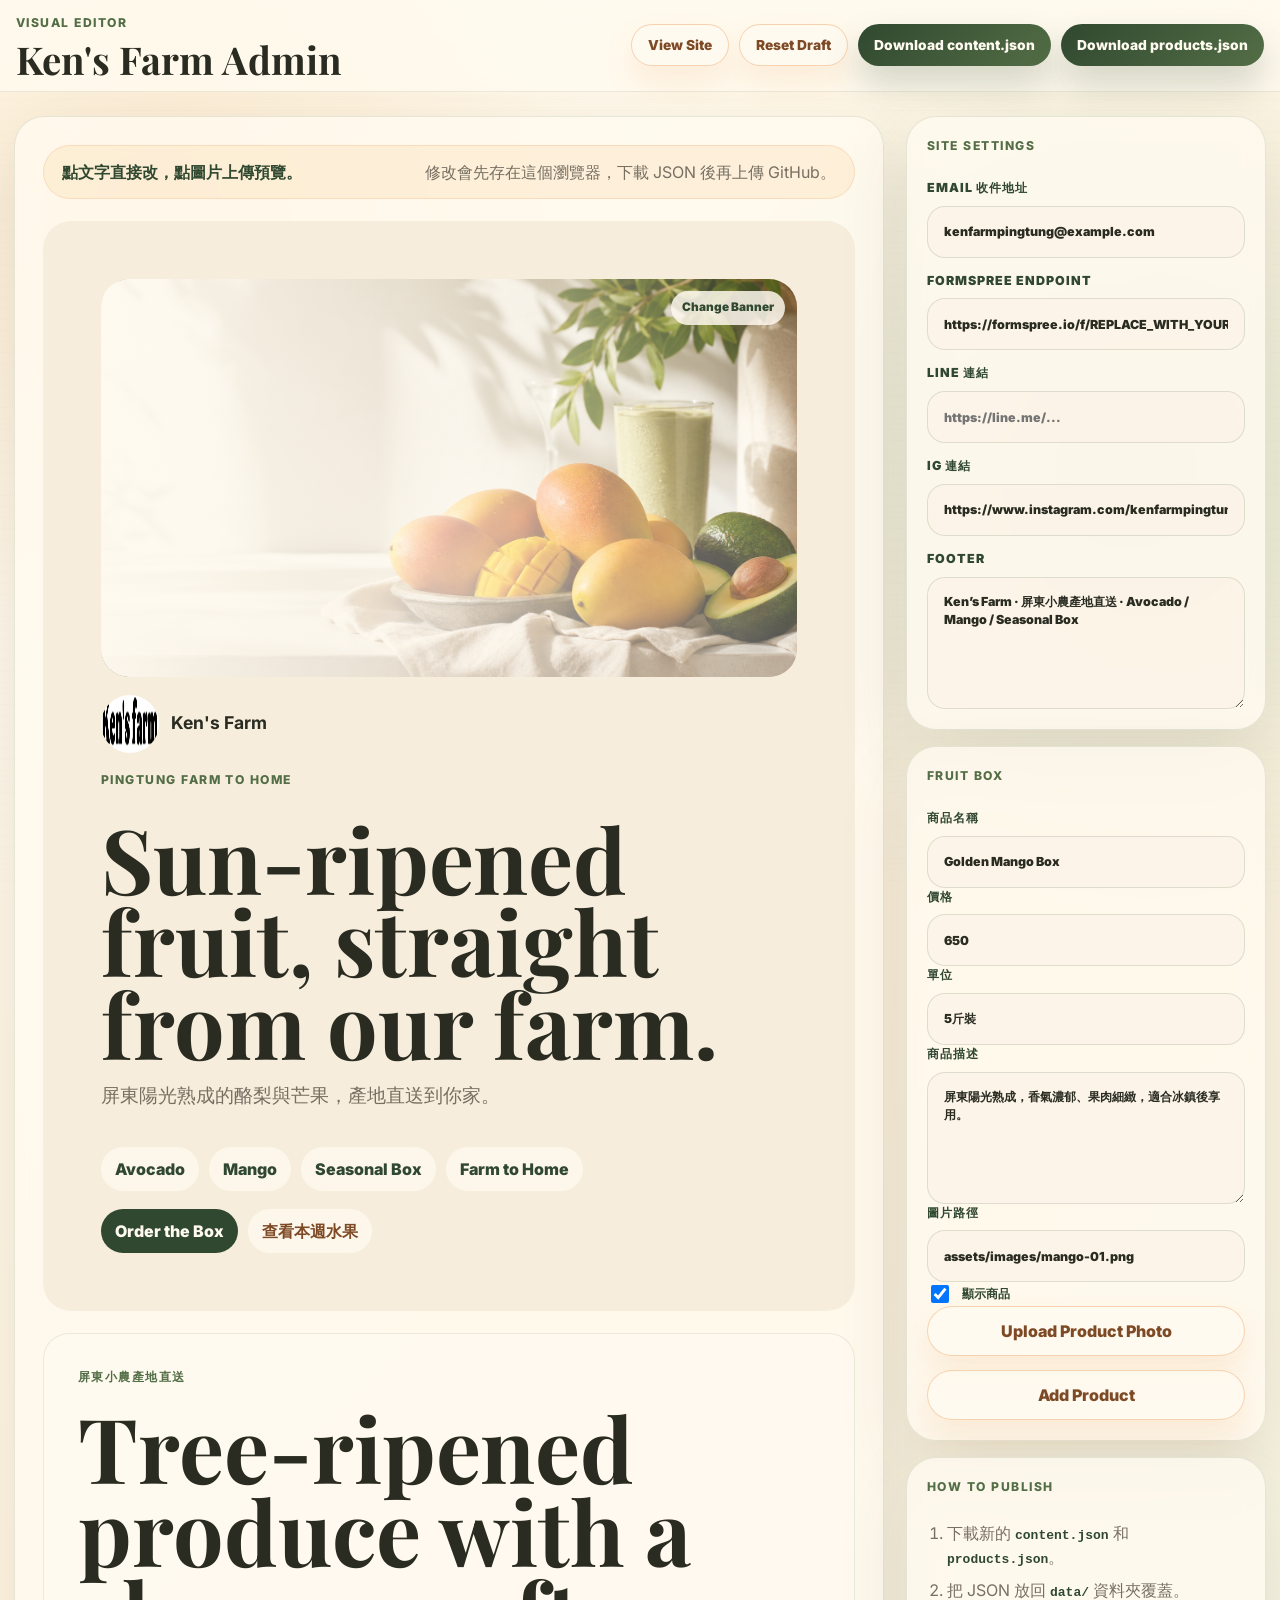
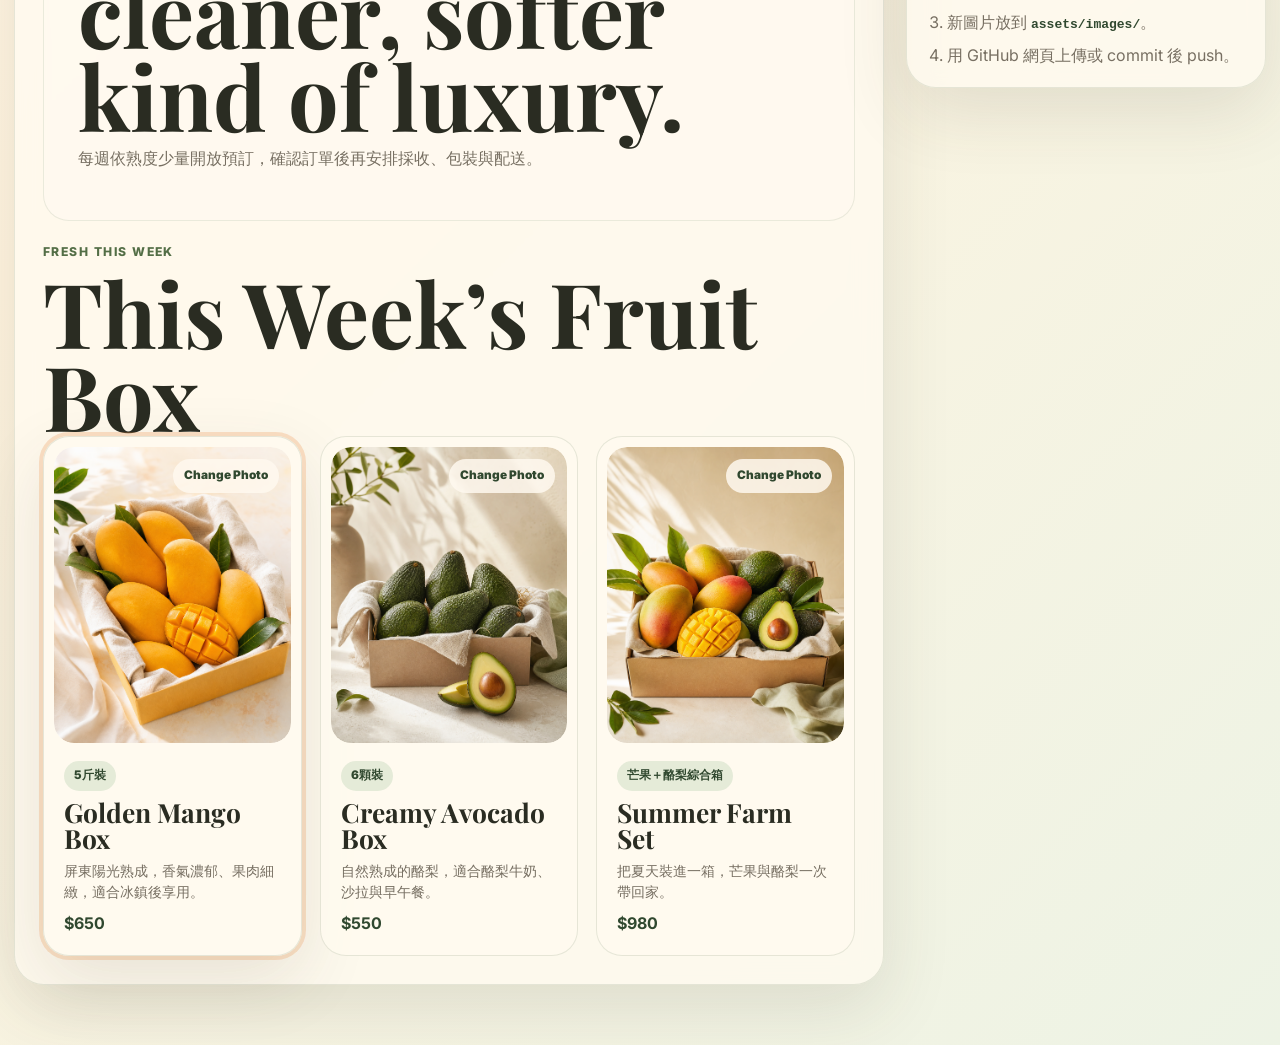
==== admin.html @ 078a6b28 "Add visual admin editor" ====
<!doctype html>
<html lang="zh-Hant">
  <head>
    <meta charset="utf-8">
    <meta name="viewport" content="width=device-width, initial-scale=1">
    <title>Ken's Farm Admin</title>
    <link rel="preconnect" href="https://fonts.googleapis.com">
    <link rel="preconnect" href="https://fonts.gstatic.com" crossorigin>
    <link href="https://fonts.googleapis.com/css2?family=Inter:wght@400;500;600;700;800&family=Playfair+Display:wght@600;700&display=swap" rel="stylesheet">
    <link rel="stylesheet" href="./styles.css">
    <link rel="stylesheet" href="./admin.css">
  </head>
  <body class="admin-body">
    <header class="admin-toolbar">
      <div>
        <p class="kicker">Visual editor</p>
        <h1>Ken's Farm Admin</h1>
      </div>
      <div class="toolbar-actions">
        <a class="button secondary" href="./index.html">View Site</a>
        <button class="button secondary" id="resetDraft" type="button">Reset Draft</button>
        <button class="button primary" id="downloadContent" type="button">Download content.json</button>
        <button class="button primary" id="downloadProducts" type="button">Download products.json</button>
      </div>
    </header>

    <main class="admin-shell">
      <section class="editor-canvas" aria-label="視覺編輯畫布">
        <div class="admin-help">
          <strong>點文字直接改，點圖片上傳預覽。</strong>
          <span>修改會先存在這個瀏覽器，下載 JSON 後再上傳 GitHub。</span>
        </div>

        <section class="admin-hero">
          <button class="image-edit hero-edit" data-image-target="hero.banner" type="button">
            <img id="adminHeroImage" alt="首頁 Banner">
            <span>Change Banner</span>
          </button>
          <div class="admin-brand-row">
            <button class="image-edit logo-edit" data-image-target="brand.logo" type="button">
              <img id="adminLogoImage" alt="Logo">
              <span>Logo</span>
            </button>
            <strong data-edit="brand.name" contenteditable="true"></strong>
          </div>
          <p class="kicker" data-edit="hero.kicker" contenteditable="true"></p>
          <h2 data-edit="hero.title" contenteditable="true"></h2>
          <p class="admin-subtitle" data-edit="hero.subtitle" contenteditable="true"></p>
          <div class="admin-chip-row" id="adminChips"></div>
          <div class="admin-button-row">
            <span class="admin-pill" data-edit="hero.primaryButton" contenteditable="true"></span>
            <span class="admin-pill pale" data-edit="hero.secondaryButton" contenteditable="true"></span>
          </div>
        </section>

        <section class="admin-about">
          <p class="kicker" data-edit="about.kicker" contenteditable="true"></p>
          <h2 data-edit="about.title" contenteditable="true"></h2>
          <p data-edit="about.text" contenteditable="true"></p>
        </section>

        <section>
          <div class="admin-section-title">
            <p class="kicker" data-edit="sections.productsKicker" contenteditable="true"></p>
            <h2 data-edit="sections.productsTitle" contenteditable="true"></h2>
          </div>
          <div class="admin-product-grid" id="adminProductGrid"></div>
        </section>
      </section>

      <aside class="inspector">
        <div class="inspector-card">
          <p class="kicker">Site Settings</p>
          <label>
            Email 收件地址
            <input id="emailInput" type="email" placeholder="orders@example.com">
          </label>
          <label>
            Formspree endpoint
            <input id="formspreeInput" type="url" placeholder="https://formspree.io/f/xxxxxxx">
          </label>
          <label>
            LINE 連結
            <input id="lineInput" type="url" placeholder="https://line.me/...">
          </label>
          <label>
            IG 連結
            <input id="igInput" type="url">
          </label>
          <label>
            Footer
            <textarea id="footerInput" rows="3"></textarea>
          </label>
        </div>

        <div class="inspector-card">
          <p class="kicker">Fruit Box</p>
          <div id="productInspector" class="product-inspector-empty">點一張商品卡開始編輯。</div>
          <button class="button secondary full" id="addProduct" type="button">Add Product</button>
        </div>

        <div class="inspector-card">
          <p class="kicker">How to publish</p>
          <ol class="admin-steps">
            <li>下載新的 <code>content.json</code> 和 <code>products.json</code>。</li>
            <li>把 JSON 放回 <code>data/</code> 資料夾覆蓋。</li>
            <li>新圖片放到 <code>assets/images/</code>。</li>
            <li>用 GitHub 網頁上傳或 commit 後 push。</li>
          </ol>
        </div>
      </aside>
    </main>

    <input id="imagePicker" type="file" accept="image/*" hidden>

    <template id="adminProductTemplate">
      <article class="admin-product-card">
        <button class="image-edit product-photo" type="button">
          <img alt="">
          <span>Change Photo</span>
        </button>
        <div class="admin-product-copy">
          <span class="unit"></span>
          <h3></h3>
          <p></p>
          <strong></strong>
        </div>
      </article>
    </template>

    <script src="./admin.js"></script>
  </body>
</html>
---- styles.css ----
:root {
  --ivory: #fffaf0;
  --cream: #f7eddc;
  --cream-2: #fbf3e7;
  --ink: #2a2c22;
  --muted: #776f62;
  --avocado: #536e46;
  --avocado-dark: #30482f;
  --avocado-soft: #dce5cf;
  --mango: #e88b41;
  --mango-soft: #f7d9ac;
  --line: rgba(83, 110, 70, 0.18);
  --surface: rgba(255, 250, 240, 0.82);
  --shadow: 0 24px 70px rgba(62, 54, 38, 0.12);
  --serif: "Playfair Display", Georgia, serif;
  --sans: "Inter", -apple-system, BlinkMacSystemFont, "Noto Sans TC", sans-serif;
}

* {
  box-sizing: border-box;
}

html {
  scroll-behavior: smooth;
}

body {
  margin: 0;
  background:
    radial-gradient(circle at 12% 8%, rgba(247, 217, 172, 0.45), transparent 28rem),
    radial-gradient(circle at 88% 18%, rgba(220, 229, 207, 0.72), transparent 30rem),
    linear-gradient(135deg, var(--ivory), #fff4df 48%, #edf3e5);
  color: var(--ink);
  font-family: var(--sans);
  line-height: 1.5;
}

body::before {
  position: fixed;
  inset: 0;
  z-index: -1;
  pointer-events: none;
  content: "";
  background-image: linear-gradient(rgba(83, 110, 70, 0.035) 1px, transparent 1px);
  background-size: 100% 11px;
  opacity: 0.35;
}

button,
input,
select,
textarea {
  font: inherit;
}

button {
  border: 0;
  cursor: pointer;
}

a {
  color: inherit;
  text-decoration: none;
}

main {
  width: min(1180px, calc(100% - 32px));
  margin: 0 auto;
}

.site-header {
  position: sticky;
  top: 0;
  z-index: 10;
  display: flex;
  align-items: center;
  justify-content: space-between;
  gap: 18px;
  padding: 14px max(16px, calc((100vw - 1180px) / 2));
  background: rgba(255, 250, 240, 0.76);
  border-bottom: 1px solid rgba(83, 110, 70, 0.12);
  backdrop-filter: blur(18px);
}

.brand {
  display: inline-flex;
  align-items: center;
  gap: 10px;
  font-weight: 800;
}

.brand img,
.site-footer img {
  width: 38px;
  height: 38px;
  border-radius: 999px;
}

nav {
  display: flex;
  gap: 8px;
  padding: 5px;
  border: 1px solid var(--line);
  border-radius: 999px;
  background: rgba(255, 250, 240, 0.7);
}

nav a {
  border-radius: 999px;
  padding: 8px 14px;
  color: var(--muted);
  font-size: 0.86rem;
  font-weight: 700;
}

nav a:hover {
  background: #fff;
  color: var(--avocado-dark);
}

.social-link {
  display: inline-flex;
  align-items: center;
  justify-content: center;
  width: 36px;
  height: 36px;
  padding: 0;
}

.social-link img {
  display: block;
  width: 18px;
  height: 18px;
}

.social-link span {
  color: var(--avocado-dark);
  font-size: 0.68rem;
  font-weight: 900;
  letter-spacing: 0;
}

.hero {
  position: relative;
  display: grid;
  min-height: min(760px, calc(100vh - 84px));
  align-items: end;
  overflow: hidden;
  margin-top: 18px;
  border: 1px solid rgba(255, 255, 255, 0.7);
  border-radius: 28px;
  background: var(--cream);
  box-shadow: var(--shadow);
}

.hero-media {
  position: absolute;
  inset: 0;
  background:
    linear-gradient(90deg, rgba(255, 250, 240, 0.96), rgba(255, 250, 240, 0.65) 42%, rgba(255, 250, 240, 0.08)),
    linear-gradient(180deg, rgba(255, 250, 240, 0), rgba(255, 250, 240, 0.32)),
    var(--hero-image, url("assets/images/hero.png")) center/cover;
}

.hero-content {
  position: relative;
  max-width: 760px;
  padding: clamp(26px, 6vw, 70px);
}

.kicker {
  margin: 0 0 10px;
  color: var(--avocado);
  font-size: 0.76rem;
  font-weight: 800;
  letter-spacing: 0.12em;
  text-transform: uppercase;
}

h1,
h2,
h3,
p {
  margin-top: 0;
}

h1,
h2 {
  font-family: var(--serif);
  letter-spacing: 0;
}

h1 {
  max-width: 680px;
  margin-bottom: 18px;
  font-size: clamp(3.15rem, 8vw, 7.2rem);
  line-height: 0.9;
}

.hero-subtitle {
  max-width: 560px;
  margin-bottom: 22px;
  color: var(--muted);
  font-size: clamp(1.05rem, 2.4vw, 1.34rem);
}

.chips {
  display: flex;
  flex-wrap: wrap;
  gap: 10px;
  margin-bottom: 28px;
}

.chips span {
  border: 1px solid rgba(83, 110, 70, 0.2);
  border-radius: 999px;
  padding: 9px 14px;
  background: rgba(255, 250, 240, 0.72);
  color: var(--avocado-dark);
  font-size: 0.86rem;
  font-weight: 800;
  box-shadow: 0 10px 26px rgba(62, 54, 38, 0.08);
}

.hero-actions {
  display: flex;
  flex-wrap: wrap;
  gap: 12px;
}

.button {
  display: inline-flex;
  align-items: center;
  justify-content: center;
  min-height: 50px;
  border-radius: 999px;
  padding: 0 22px;
  font-weight: 850;
  transition: transform 180ms ease, box-shadow 180ms ease, background 180ms ease;
}

.button:hover {
  transform: translateY(-1px);
}

.button.primary,
.button.submit {
  color: #fffaf0;
  background: linear-gradient(135deg, var(--avocado-dark), var(--avocado));
  box-shadow: 0 18px 34px rgba(48, 72, 47, 0.22);
}

.button.secondary {
  border: 1px solid rgba(232, 139, 65, 0.36);
  color: #7e4a25;
  background: rgba(255, 250, 240, 0.74);
  box-shadow: 0 16px 30px rgba(232, 139, 65, 0.13);
}

.intro-strip {
  display: grid;
  grid-template-columns: minmax(0, 1.1fr) minmax(260px, 0.9fr);
  gap: 22px;
  align-items: center;
  margin: 26px 0 78px;
  padding: 26px;
  border: 1px solid var(--line);
  border-radius: 24px;
  background: rgba(255, 250, 240, 0.62);
}

.intro-strip span {
  display: block;
  margin-bottom: 6px;
  color: var(--mango);
  font-size: 0.82rem;
  font-weight: 900;
}

.intro-strip strong {
  display: block;
  max-width: 720px;
  font-family: var(--serif);
  font-size: clamp(1.8rem, 3.6vw, 3.2rem);
  line-height: 1.02;
}

.intro-strip p {
  margin: 0;
  color: var(--muted);
  font-size: 1rem;
}

.section-heading {
  margin: 0 0 24px;
}

.section-heading h2 {
  margin: 0;
  font-size: clamp(2.2rem, 5vw, 4.7rem);
  line-height: 0.95;
}

.compact h2 {
  font-size: clamp(2rem, 4vw, 3.4rem);
}

.product-grid {
  display: grid;
  grid-template-columns: repeat(3, minmax(0, 1fr));
  gap: 22px;
}

.product-card {
  display: grid;
  overflow: hidden;
  min-height: 100%;
  border: 1px solid rgba(83, 110, 70, 0.14);
  border-radius: 28px;
  background:
    linear-gradient(180deg, rgba(255, 250, 240, 0.92), rgba(251, 243, 231, 0.78));
  box-shadow: 0 18px 54px rgba(62, 54, 38, 0.1);
}

.product-image-wrap {
  margin: 12px;
  overflow: hidden;
  border-radius: 22px;
  background: linear-gradient(135deg, var(--cream), var(--mango-soft), var(--avocado-soft));
}

.product-image {
  display: block;
  width: 100%;
  aspect-ratio: 4 / 5;
  object-fit: cover;
  filter: saturate(0.96) contrast(0.98);
}

.product-body {
  display: grid;
  gap: 28px;
  padding: 10px 22px 22px;
}

.product-unit {
  display: inline-flex;
  margin-bottom: 12px;
  border-radius: 999px;
  padding: 7px 11px;
  background: rgba(220, 229, 207, 0.72);
  color: var(--avocado-dark);
  font-size: 0.75rem;
  font-weight: 850;
}

.product-body h3 {
  margin-bottom: 10px;
  font-family: var(--serif);
  font-size: clamp(1.8rem, 3vw, 2.4rem);
  line-height: 1;
}

.product-body p {
  margin-bottom: 0;
  color: var(--muted);
  font-size: 0.95rem;
}

.product-footer,
.total-row {
  display: flex;
  align-items: center;
  justify-content: space-between;
  gap: 14px;
}

.product-footer strong,
.total-row strong {
  color: var(--avocado-dark);
  font-size: 1.22rem;
  font-weight: 900;
}

.quantity-control {
  display: grid;
  grid-template-columns: 38px 36px 38px;
  align-items: center;
  overflow: hidden;
  border: 1px solid rgba(83, 110, 70, 0.16);
  border-radius: 999px;
  background: rgba(255, 250, 240, 0.8);
}

.quantity-control button {
  width: 38px;
  height: 38px;
  background: transparent;
  color: var(--avocado-dark);
  font-size: 1.15rem;
  font-weight: 900;
}

.quantity-control span {
  text-align: center;
  font-weight: 900;
}

.reserve-layout {
  display: grid;
  grid-template-columns: minmax(0, 1fr) 360px;
  gap: 24px;
  align-items: start;
  margin: 88px 0 54px;
}

.checkout,
.receipt-card {
  border: 1px solid rgba(83, 110, 70, 0.14);
  border-radius: 28px;
  background: rgba(255, 250, 240, 0.78);
  box-shadow: var(--shadow);
  backdrop-filter: blur(14px);
}

.checkout {
  display: grid;
  gap: 20px;
  padding: clamp(22px, 4vw, 36px);
}

.form-grid {
  display: grid;
  grid-template-columns: repeat(2, minmax(0, 1fr));
  gap: 16px;
}

label {
  display: grid;
  gap: 8px;
  color: var(--avocado-dark);
  font-size: 0.78rem;
  font-weight: 900;
  letter-spacing: 0.08em;
  text-transform: uppercase;
}

input,
select,
textarea {
  width: 100%;
  border: 1px solid rgba(83, 110, 70, 0.18);
  border-radius: 18px;
  background: rgba(251, 243, 231, 0.76);
  color: var(--ink);
  outline: 0;
}

input,
select {
  height: 52px;
  padding: 0 16px;
}

textarea {
  min-height: 132px;
  padding: 15px 16px;
  resize: vertical;
}

input:focus,
select:focus,
textarea:focus {
  border-color: rgba(232, 139, 65, 0.72);
  box-shadow: 0 0 0 4px rgba(232, 139, 65, 0.13);
}

.honeypot {
  position: absolute;
  left: -9999px;
}

.form-message {
  display: none;
  border-radius: 18px;
  padding: 14px 16px;
  background: rgba(220, 229, 207, 0.72);
  color: var(--avocado-dark);
  font-weight: 800;
}

.form-message.show {
  display: block;
}

.form-message.error {
  background: rgba(247, 217, 172, 0.82);
  color: #7e4a25;
}

.button.submit {
  width: 100%;
  min-height: 56px;
}

.receipt-card {
  position: sticky;
  top: 94px;
  padding: 24px;
}

.cart-items {
  display: grid;
  gap: 14px;
  min-height: 96px;
  margin: 22px 0;
}

.cart-item {
  display: grid;
  grid-template-columns: 1fr auto;
  gap: 6px 12px;
  padding-bottom: 14px;
  border-bottom: 1px solid rgba(83, 110, 70, 0.14);
}

.cart-item b {
  font-family: var(--serif);
  font-size: 1.2rem;
}

.cart-item span {
  color: var(--muted);
  font-size: 0.9rem;
}

.empty {
  margin: 0;
  color: var(--muted);
}

.total-row {
  padding-top: 16px;
  border-top: 1px solid rgba(83, 110, 70, 0.28);
  font-weight: 900;
}

.text-button {
  margin-top: 16px;
  padding: 0;
  background: transparent;
  color: var(--muted);
  font-weight: 800;
}

.site-footer {
  display: flex;
  align-items: center;
  justify-content: center;
  gap: 12px;
  padding: 34px 16px 46px;
  color: var(--muted);
  text-align: center;
}

.site-footer p {
  margin: 0;
}

@media (max-width: 900px) {
  .intro-strip,
  .reserve-layout {
    grid-template-columns: 1fr;
  }

  .product-grid {
    grid-template-columns: repeat(2, minmax(0, 1fr));
  }

  .receipt-card {
    position: static;
  }
}

@media (max-width: 640px) {
  main {
    width: min(100% - 22px, 1180px);
  }

  .site-header {
    align-items: center;
  }

  nav {
    gap: 0;
  }

  nav a {
    padding: 8px 10px;
    font-size: 0.78rem;
  }

  .social-link {
    width: 34px;
    padding: 0;
  }

  .brand span {
    max-width: 98px;
    overflow: hidden;
    text-overflow: ellipsis;
    white-space: nowrap;
  }

  .hero {
    min-height: 760px;
    border-radius: 24px;
  }

  .hero-media {
    background:
      linear-gradient(180deg, rgba(255, 250, 240, 0.92), rgba(255, 250, 240, 0.42) 48%, rgba(255, 250, 240, 0.04)),
      var(--hero-image, url("assets/images/hero.png")) 60% 100%/cover;
  }

  .hero-content {
    align-self: start;
    padding: 30px 20px;
  }

  h1 {
    font-size: 3.55rem;
  }

  .hero-actions,
  .button {
    width: 100%;
  }

  .intro-strip {
    margin-bottom: 58px;
    padding: 20px;
    border-radius: 22px;
  }

  .product-grid,
  .form-grid {
    grid-template-columns: 1fr;
  }

  .product-card,
  .checkout,
  .receipt-card {
    border-radius: 24px;
  }

  .reserve-layout {
    margin-top: 66px;
  }
}
---- admin.css ----
.admin-body {
  min-height: 100vh;
}

.admin-toolbar {
  position: sticky;
  top: 0;
  z-index: 20;
  display: flex;
  align-items: center;
  justify-content: space-between;
  gap: 18px;
  padding: 14px max(16px, calc((100vw - 1320px) / 2));
  border-bottom: 1px solid rgba(83, 110, 70, 0.12);
  background: rgba(255, 250, 240, 0.82);
  backdrop-filter: blur(18px);
}

.admin-toolbar h1 {
  margin: 0;
  font-size: clamp(1.7rem, 3vw, 2.6rem);
}

.toolbar-actions {
  display: flex;
  flex-wrap: wrap;
  gap: 10px;
  justify-content: flex-end;
}

.toolbar-actions .button {
  min-height: 42px;
  padding: 0 16px;
  font-size: 0.86rem;
}

.admin-shell {
  display: grid;
  grid-template-columns: minmax(0, 1fr) 360px;
  gap: 22px;
  width: min(1320px, calc(100% - 28px));
  margin: 24px auto 60px;
}

.editor-canvas,
.inspector-card {
  border: 1px solid rgba(83, 110, 70, 0.14);
  border-radius: 30px;
  background: rgba(255, 250, 240, 0.78);
  box-shadow: var(--shadow);
  backdrop-filter: blur(14px);
}

.editor-canvas {
  display: grid;
  gap: 22px;
  padding: clamp(16px, 3vw, 28px);
}

.admin-help {
  display: flex;
  flex-wrap: wrap;
  align-items: center;
  justify-content: space-between;
  gap: 10px;
  padding: 14px 18px;
  border: 1px solid rgba(232, 139, 65, 0.18);
  border-radius: 999px;
  background: rgba(247, 217, 172, 0.32);
  color: var(--muted);
}

.admin-help strong {
  color: var(--avocado-dark);
}

.admin-hero {
  position: relative;
  display: grid;
  gap: 18px;
  overflow: hidden;
  min-height: 640px;
  align-content: end;
  border-radius: 28px;
  padding: clamp(22px, 5vw, 58px);
  background: var(--cream);
}

.hero-edit {
  position: absolute;
  inset: 0;
  width: 100%;
  height: 100%;
  border-radius: inherit;
}

.hero-edit img {
  width: 100%;
  height: 100%;
  object-fit: cover;
}

.hero-edit::after {
  position: absolute;
  inset: 0;
  content: "";
  background:
    linear-gradient(90deg, rgba(255, 250, 240, 0.96), rgba(255, 250, 240, 0.64) 46%, rgba(255, 250, 240, 0.08)),
    linear-gradient(180deg, rgba(255, 250, 240, 0), rgba(255, 250, 240, 0.3));
}

.hero-edit span {
  position: absolute;
  right: 18px;
  top: 18px;
  z-index: 2;
}

.admin-hero > *:not(.hero-edit) {
  position: relative;
  z-index: 2;
}

.admin-brand-row {
  display: flex;
  align-items: center;
  gap: 12px;
}

.logo-edit {
  width: 58px;
  height: 58px;
}

.logo-edit img {
  width: 100%;
  height: 100%;
  border-radius: 999px;
}

.logo-edit span {
  display: none;
}

.admin-brand-row strong {
  font-size: 1.1rem;
}

[contenteditable="true"] {
  outline: 0;
  border-radius: 10px;
}

[contenteditable="true"]:focus {
  box-shadow: 0 0 0 4px rgba(232, 139, 65, 0.16);
  background: rgba(255, 250, 240, 0.7);
}

.admin-hero h2,
.admin-about h2,
.admin-section-title h2 {
  max-width: 720px;
  margin: 0;
  font-family: var(--serif);
  font-size: clamp(2.9rem, 7vw, 6.2rem);
  line-height: 0.92;
}

.admin-subtitle {
  max-width: 560px;
  color: var(--muted);
  font-size: 1.18rem;
}

.admin-chip-row,
.admin-button-row {
  display: flex;
  flex-wrap: wrap;
  gap: 10px;
}

.admin-chip-row span,
.admin-pill {
  border-radius: 999px;
  padding: 10px 14px;
  background: rgba(255, 250, 240, 0.74);
  color: var(--avocado-dark);
  font-weight: 850;
}

.admin-pill {
  color: #fffaf0;
  background: var(--avocado-dark);
}

.admin-pill.pale {
  color: #7e4a25;
  background: rgba(255, 250, 240, 0.78);
}

.admin-about {
  display: grid;
  gap: 10px;
  padding: clamp(22px, 4vw, 34px);
  border: 1px solid rgba(83, 110, 70, 0.12);
  border-radius: 26px;
  background: rgba(255, 250, 240, 0.6);
}

.admin-about p:last-child {
  max-width: 720px;
  color: var(--muted);
  font-size: 1rem;
}

.admin-product-grid {
  display: grid;
  grid-template-columns: repeat(3, minmax(0, 1fr));
  gap: 18px;
}

.admin-product-card {
  overflow: hidden;
  border: 1px solid rgba(83, 110, 70, 0.14);
  border-radius: 26px;
  background: rgba(255, 250, 240, 0.82);
}

.admin-product-card.is-selected {
  box-shadow: 0 0 0 4px rgba(232, 139, 65, 0.24), var(--shadow);
}

.product-photo {
  width: calc(100% - 20px);
  margin: 10px;
  border-radius: 20px;
}

.product-photo img {
  display: block;
  width: 100%;
  aspect-ratio: 4 / 5;
  border-radius: 20px;
  object-fit: cover;
}

.image-edit {
  position: relative;
  overflow: hidden;
  padding: 0;
  border: 0;
  background: transparent;
}

.image-edit span {
  position: absolute;
  right: 12px;
  top: 12px;
  border-radius: 999px;
  padding: 8px 11px;
  background: rgba(255, 250, 240, 0.84);
  color: var(--avocado-dark);
  font-size: 0.74rem;
  font-weight: 900;
}

.admin-product-copy {
  display: grid;
  gap: 8px;
  padding: 8px 20px 20px;
}

.admin-product-copy .unit {
  width: fit-content;
  border-radius: 999px;
  padding: 6px 10px;
  background: rgba(220, 229, 207, 0.72);
  color: var(--avocado-dark);
  font-size: 0.74rem;
  font-weight: 850;
}

.admin-product-copy h3 {
  margin: 0;
  font-family: var(--serif);
  font-size: 1.65rem;
  line-height: 1;
}

.admin-product-copy p {
  margin: 0;
  color: var(--muted);
  font-size: 0.9rem;
}

.admin-product-copy strong {
  color: var(--avocado-dark);
}

.inspector {
  position: sticky;
  top: 104px;
  display: grid;
  gap: 16px;
  align-self: start;
}

.inspector-card {
  display: grid;
  gap: 14px;
  padding: 20px;
}

.inspector input,
.inspector textarea {
  background: rgba(251, 243, 231, 0.78);
}

.inline-check {
  display: flex;
  grid-template-columns: none;
  align-items: center;
  gap: 10px;
  letter-spacing: 0;
  text-transform: none;
}

.inline-check input {
  width: 18px;
  height: 18px;
}

.full {
  width: 100%;
}

.product-inspector-empty {
  color: var(--muted);
}

.admin-steps {
  margin: 0;
  padding-left: 20px;
  color: var(--muted);
}

.admin-steps code {
  color: var(--avocado-dark);
  font-weight: 800;
}

.admin-steps li + li {
  margin-top: 8px;
}

@media (max-width: 1040px) {
  .admin-shell {
    grid-template-columns: 1fr;
  }

  .inspector {
    position: static;
  }

  .admin-product-grid {
    grid-template-columns: repeat(2, minmax(0, 1fr));
  }
}

@media (max-width: 640px) {
  .admin-toolbar {
    align-items: flex-start;
    flex-direction: column;
  }

  .toolbar-actions,
  .toolbar-actions .button {
    width: 100%;
  }

  .admin-help {
    border-radius: 20px;
  }

  .admin-hero {
    min-height: 680px;
    padding: 22px;
  }

  .admin-hero h2,
  .admin-about h2,
  .admin-section-title h2 {
    font-size: 3.2rem;
  }

  .admin-product-grid {
    grid-template-columns: 1fr;
  }
}
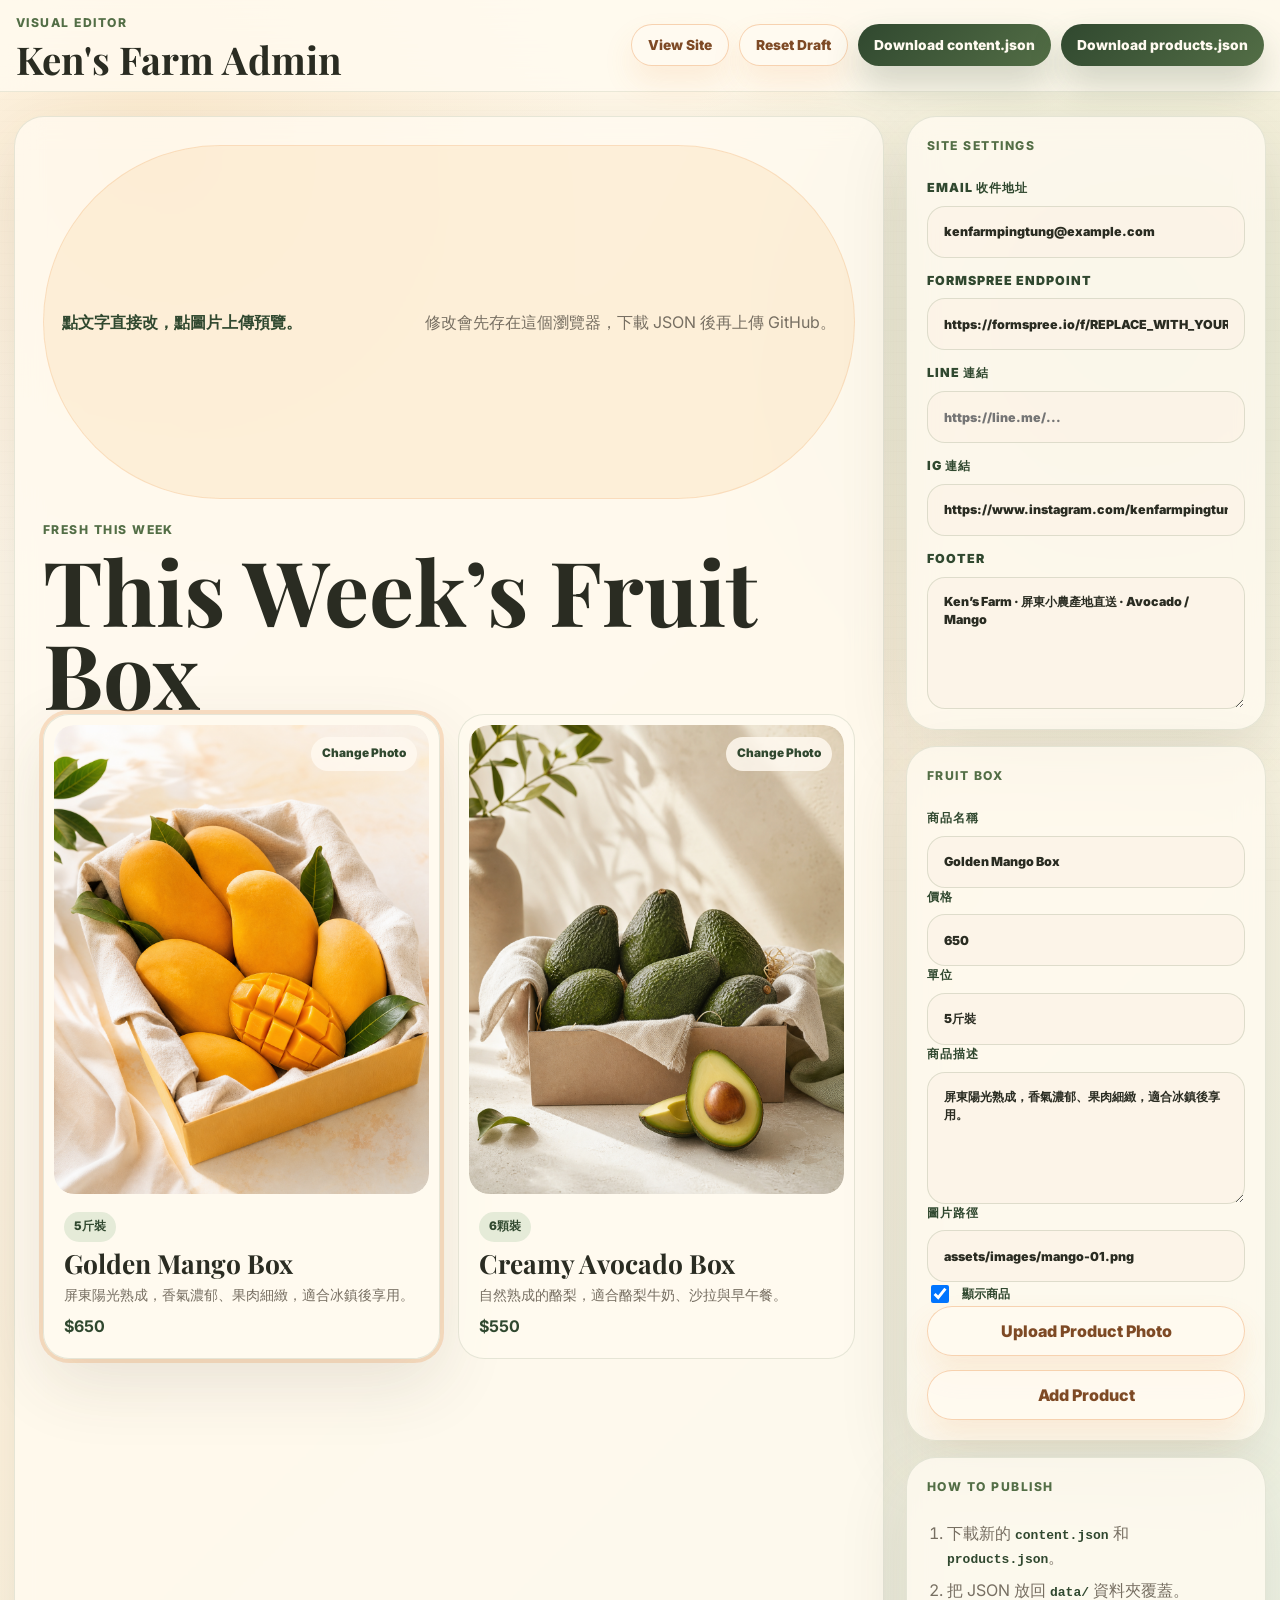
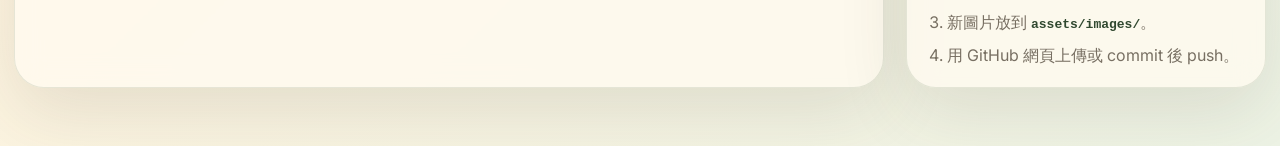
==== commit 8f89edc9: "Simplify admin editor and header nav" ====
--- a/admin.html
+++ b/admin.html
@@ -30,34 +30,6 @@
           <strong>點文字直接改，點圖片上傳預覽。</strong>
           <span>修改會先存在這個瀏覽器，下載 JSON 後再上傳 GitHub。</span>
         </div>
-
-        <section class="admin-hero">
-          <button class="image-edit hero-edit" data-image-target="hero.banner" type="button">
-            <img id="adminHeroImage" alt="首頁 Banner">
-            <span>Change Banner</span>
-          </button>
-          <div class="admin-brand-row">
-            <button class="image-edit logo-edit" data-image-target="brand.logo" type="button">
-              <img id="adminLogoImage" alt="Logo">
-              <span>Logo</span>
-            </button>
-            <strong data-edit="brand.name" contenteditable="true"></strong>
-          </div>
-          <p class="kicker" data-edit="hero.kicker" contenteditable="true"></p>
-          <h2 data-edit="hero.title" contenteditable="true"></h2>
-          <p class="admin-subtitle" data-edit="hero.subtitle" contenteditable="true"></p>
-          <div class="admin-chip-row" id="adminChips"></div>
-          <div class="admin-button-row">
-            <span class="admin-pill" data-edit="hero.primaryButton" contenteditable="true"></span>
-            <span class="admin-pill pale" data-edit="hero.secondaryButton" contenteditable="true"></span>
-          </div>
-        </section>
-
-        <section class="admin-about">
-          <p class="kicker" data-edit="about.kicker" contenteditable="true"></p>
-          <h2 data-edit="about.title" contenteditable="true"></h2>
-          <p data-edit="about.text" contenteditable="true"></p>
-        </section>
 
         <section>
           <div class="admin-section-title">
--- a/styles.css
+++ b/styles.css
@@ -87,6 +87,7 @@
   align-items: center;
   gap: 10px;
   font-weight: 800;
+  font-size: 1rem;
 }
 
 .brand img,
@@ -295,6 +296,10 @@
   margin: 0 0 24px;
 }
 
+main > .section-heading:first-child {
+  padding-top: clamp(42px, 7vw, 78px);
+}
+
 .section-heading h2 {
   margin: 0;
   font-size: clamp(2.2rem, 5vw, 4.7rem);
@@ -307,7 +312,7 @@
 
 .product-grid {
   display: grid;
-  grid-template-columns: repeat(3, minmax(0, 1fr));
+  grid-template-columns: repeat(2, minmax(0, 1fr));
   gap: 22px;
 }
 
--- a/admin.css
+++ b/admin.css
@@ -74,78 +74,6 @@
   color: var(--avocado-dark);
 }
 
-.admin-hero {
-  position: relative;
-  display: grid;
-  gap: 18px;
-  overflow: hidden;
-  min-height: 640px;
-  align-content: end;
-  border-radius: 28px;
-  padding: clamp(22px, 5vw, 58px);
-  background: var(--cream);
-}
-
-.hero-edit {
-  position: absolute;
-  inset: 0;
-  width: 100%;
-  height: 100%;
-  border-radius: inherit;
-}
-
-.hero-edit img {
-  width: 100%;
-  height: 100%;
-  object-fit: cover;
-}
-
-.hero-edit::after {
-  position: absolute;
-  inset: 0;
-  content: "";
-  background:
-    linear-gradient(90deg, rgba(255, 250, 240, 0.96), rgba(255, 250, 240, 0.64) 46%, rgba(255, 250, 240, 0.08)),
-    linear-gradient(180deg, rgba(255, 250, 240, 0), rgba(255, 250, 240, 0.3));
-}
-
-.hero-edit span {
-  position: absolute;
-  right: 18px;
-  top: 18px;
-  z-index: 2;
-}
-
-.admin-hero > *:not(.hero-edit) {
-  position: relative;
-  z-index: 2;
-}
-
-.admin-brand-row {
-  display: flex;
-  align-items: center;
-  gap: 12px;
-}
-
-.logo-edit {
-  width: 58px;
-  height: 58px;
-}
-
-.logo-edit img {
-  width: 100%;
-  height: 100%;
-  border-radius: 999px;
-}
-
-.logo-edit span {
-  display: none;
-}
-
-.admin-brand-row strong {
-  font-size: 1.1rem;
-}
-
 [contenteditable="true"] {
   outline: 0;
   border-radius: 10px;
@@ -156,8 +84,6 @@
   background: rgba(255, 250, 240, 0.7);
 }
 
-.admin-hero h2,
-.admin-about h2,
 .admin-section-title h2 {
   max-width: 720px;
   margin: 0;
@@ -166,56 +92,9 @@
   line-height: 0.92;
 }
 
-.admin-subtitle {
-  max-width: 560px;
-  color: var(--muted);
-  font-size: 1.18rem;
-}
-
-.admin-chip-row,
-.admin-button-row {
-  display: flex;
-  flex-wrap: wrap;
-  gap: 10px;
-}
-
-.admin-chip-row span,
-.admin-pill {
-  border-radius: 999px;
-  padding: 10px 14px;
-  background: rgba(255, 250, 240, 0.74);
-  color: var(--avocado-dark);
-  font-weight: 850;
-}
-
-.admin-pill {
-  color: #fffaf0;
-  background: var(--avocado-dark);
-}
-
-.admin-pill.pale {
-  color: #7e4a25;
-  background: rgba(255, 250, 240, 0.78);
-}
-
-.admin-about {
-  display: grid;
-  gap: 10px;
-  padding: clamp(22px, 4vw, 34px);
-  border: 1px solid rgba(83, 110, 70, 0.12);
-  border-radius: 26px;
-  background: rgba(255, 250, 240, 0.6);
-}
-
-.admin-about p:last-child {
-  max-width: 720px;
-  color: var(--muted);
-  font-size: 1rem;
-}
-
 .admin-product-grid {
   display: grid;
-  grid-template-columns: repeat(3, minmax(0, 1fr));
+  grid-template-columns: repeat(2, minmax(0, 1fr));
   gap: 18px;
 }
 
@@ -382,13 +261,6 @@
     border-radius: 20px;
   }
 
-  .admin-hero {
-    min-height: 680px;
-    padding: 22px;
-  }
-
-  .admin-hero h2,
-  .admin-about h2,
   .admin-section-title h2 {
     font-size: 3.2rem;
   }
